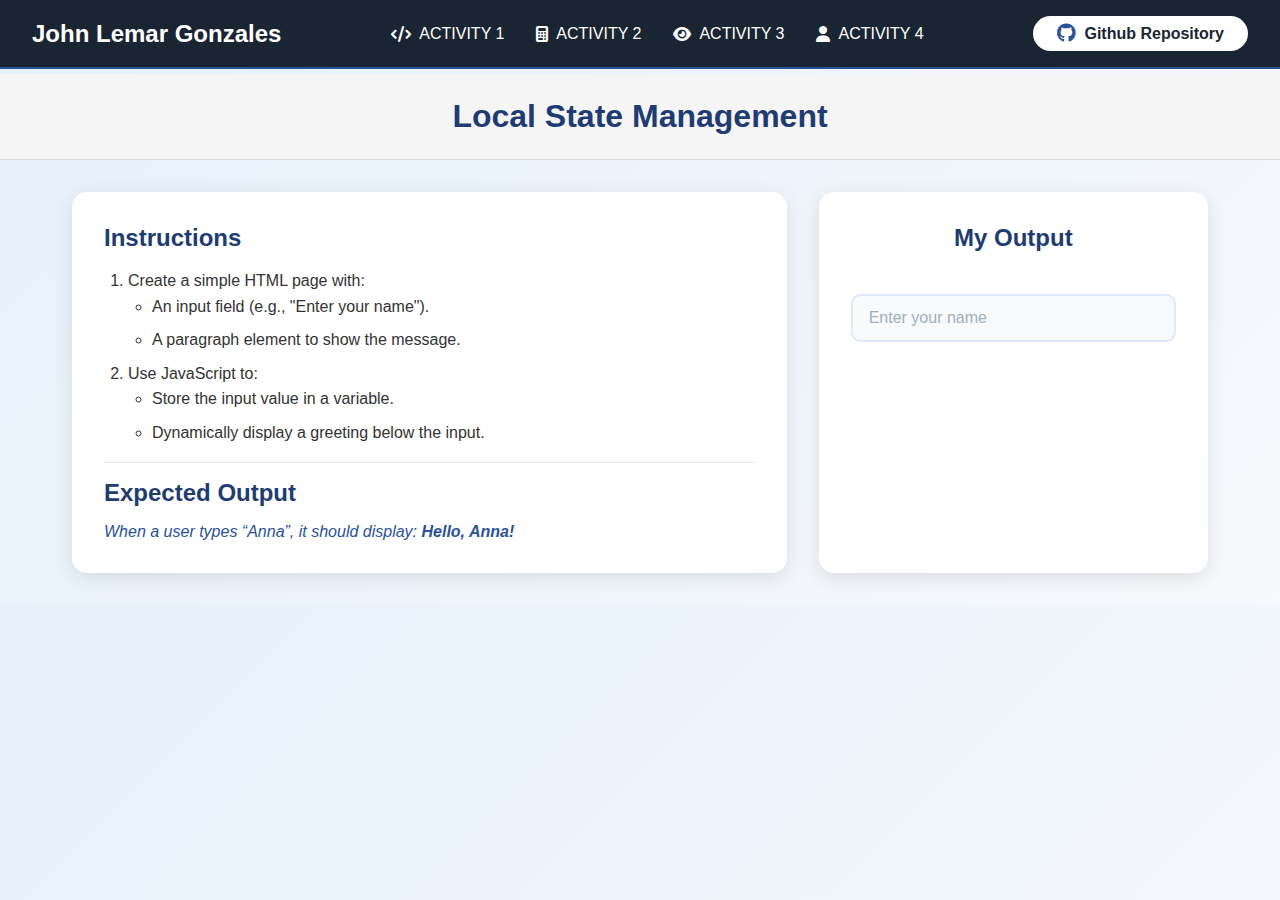
==== src/activity1/activity1.html @ bbffb563 "Add Activity 1" ====
<!DOCTYPE html>
<html lang="en">
<head>
    <meta charset="UTF-8">
    <meta name="viewport" content="width=device-width, initial-scale=1.0">
    <title>Activity 1: Local State Management</title>
    <link rel="stylesheet" href="https://cdnjs.cloudflare.com/ajax/libs/font-awesome/6.4.2/css/all.min.css">
    <link rel="stylesheet" href="/src/activity1/activity1.css">
</head>
<body>
    <header>
        <div class="logo">
            <span>John Lemar Gonzales</span>
        </div>
        <nav>
            <a href="#"><i class="fas fa-code"></i> Activity 1</a>
            <a href="#"><i class="fas fa-calculator"></i> Activity 2</a>
            <a href="#"><i class="fas fa-eye"></i> Activity 3</a>
            <a href="#"><i class="fas fa-user"></i> Activity 4</a>
        </nav>
        <a href="#" class="contact-btn"><i class="fab fa-github"></i> Github Repository</a>
    </header>

    <div class="activity-title">
        <h1>Local State Management</h1>
    </div>

    <div class="main-content">
        <div class="instructions">
            <h2>Instructions</h2>
            <ol>
                <li>Create a simple HTML page with:
                    <ul>
                        <li>An input field (e.g., "Enter your name").</li>
                        <li>A paragraph element to show the message.</li>
                    </ul>
                </li>
                <li>Use JavaScript to:
                    <ul>
                        <li>Store the input value in a variable.</li>
                        <li>Dynamically display a greeting below the input.</li>
                    </ul>
                </li>
            </ol>
            <div class="output">
                <h2>Expected Output</h2>
                <p>When a user types “Anna”, it should display: <strong>Hello, Anna!</strong></p>
            </div>
        </div>

        <div class="container">
            <h3>My Output</h3>
            <br>
            <div class="input-group">
                <input type="text" id="nameInput" placeholder="Enter your name" autocomplete="off">
            </div>
            <p id="greeting"></p>
        </div>
    </div>

    <script>
        const nameInput = document.getElementById('nameInput');
        const greeting = document.getElementById('greeting');

        nameInput.addEventListener('input', () => {
            const name = nameInput.value.trim();
            if (name) {
                greeting.textContent = `Hello, ${name}!`;
                greeting.classList.add('show');
            } else {
                greeting.textContent = '';
                greeting.classList.remove('show');
            }
        });
    </script>
</body>
</html>
---- src/activity1/activity1.css ----
* {
    margin: 0;
    padding: 0;
    box-sizing: border-box;
    font-family: 'Inter', -apple-system, BlinkMacSystemFont, sans-serif;
}

body {
    background: linear-gradient(135deg, #e6f0fa 0%, #f7f9fc 100%);
}

/* Header Styling */
header {
    background-color: #1a2533;
    padding: 1rem 2rem;
    display: flex;
    justify-content: space-between;
    align-items: center;
    border-bottom: 2px solid #2a5298;
    position: fixed;
    top: 0;
    width: 100%;
    z-index: 1000;
}

.logo {
    display: flex;
    align-items: center;
    gap: 0.5rem;
}

.logo span {
    color: #fff;
    font-size: 1.5rem;
    font-weight: bold;
}

nav {
    display: flex;
    gap: 2rem;
}

nav a {
    color: #fff;
    text-decoration: none;
    font-size: 1rem;
    font-weight: 500;
    text-transform: uppercase;
    transition: color 0.3s ease;
    display: flex;
    align-items: center;
    gap: 0.5rem;
}

nav a:hover {
    color: #2a5298;
}

.contact-btn {
    background-color: #fff;
    color: #1a2533;
    padding: 0.5rem 1.5rem;
    border-radius: 25px;
    text-decoration: none;
    font-weight: 600;
    display: flex;
    align-items: center;
    gap: 0.5rem;
    transition: background-color 0.3s ease, color 0.3s ease;
}

.contact-btn:hover {
    background-color: #2a5298;
    color: #fff;
}

.contact-btn i {
    color: #2a5298;
    font-size: 1.2rem;
}

.contact-btn:hover i {
    color: #fff;
}

/* Activity Title Styling */
.activity-title {
    text-align: center;
    padding: 1.5rem 0;
    background-color: #f5f5f5;
    border-bottom: 1px solid #ddd;
    margin-top: 74px; /* Offset for fixed header */
}

.activity-title h1 {
    font-size: 2rem;
    color: #1e3c72;
    font-weight: 600;
}

/* Main Content Styling */
.main-content {
    padding: 2rem;
    max-width: 1200px;
    margin: 0 auto;
    display: flex;
    gap: 2rem;
}

.instructions {
    background: #fff;
    border-radius: 15px;
    box-shadow: 0 5px 20px rgba(0, 0, 0, 0.1);
    padding: 2rem;
    flex: 2;
}

.instructions h2 {
    font-size: 1.5rem;
    color: #1e3c72;
    margin-bottom: 1rem;
    font-weight: 600;
}

.instructions ol, .instructions ul {
    margin-left: 1.5rem;
    font-size: 1rem;
    color: #333;
    line-height: 1.6;
}

.instructions li {
    margin-bottom: 0.5rem;
}

.instructions .output {
    margin-top: 1rem;
    padding-top: 1rem;
    border-top: 1px solid #e0e7ff;
}

.instructions .output p {
    font-size: 1rem;
    color: #2a5298;
    font-style: italic;
}

.container {
    background: #fff;
    border-radius: 15px;
    box-shadow: 0 5px 20px rgba(0, 0, 0, 0.1);
    padding: 2rem;
    text-align: center;
    transition: transform 0.3s ease;
    flex: 1;
    min-width: 300px;
}

.container:hover {
    transform: translateY(-5px);
}

.container h3 {
    font-size: 1.5rem;
    color: #1e3c72;
    margin-bottom: 1.5rem;
    font-weight: 600;
}

.input-group {
    margin-bottom: 1.5rem;
}

input[type="text"] {
    width: 100%;
    padding: 0.8rem 1rem;
    border: 2px solid #e0e7ff;
    border-radius: 10px;
    font-size: 1rem;
    color: #333;
    background: #f9fafb;
    transition: border-color 0.3s ease, box-shadow 0.3s ease;
}

input[type="text"]:focus {
    outline: none;
    border-color: #2a5298;
    box-shadow: 0 0 8px rgba(42, 82, 152, 0.2);
}

input[type="text"]::placeholder {
    color: #a0aec0;
}

#greeting {
    font-size: 1.25rem;
    color: #2a5298;
    min-height: 1.5em;
    opacity: 0;
    transform: translateY(10px);
    transition: opacity 0.5s ease, transform 0.5s ease;
}

#greeting.show {
    opacity: 1;
    transform: translateY(0);
}

/* Responsive Design */
@media (max-width: 768px) {
    header {
        flex-direction: column;
        gap: 1rem;
        padding: 1rem;
    }

    nav {
        gap: 1rem;
    }

    .activity-title h1 {
        font-size: 1.5rem;
    }

    .main-content {
        flex-direction: column;
        padding: 1.5rem;
        gap: 1.5rem;
    }

    .instructions {
        padding: 1.5rem;
    }

    .instructions h2 {
        font-size: 1.3rem;
    }

    .container {
        padding: 1.5rem;
    }

    .container h3 {
        font-size: 1.3rem;
    }

    input[type="text"] {
        font-size: 0.9rem;
    }

    #greeting {
        font-size: 1.1rem;
    }
}
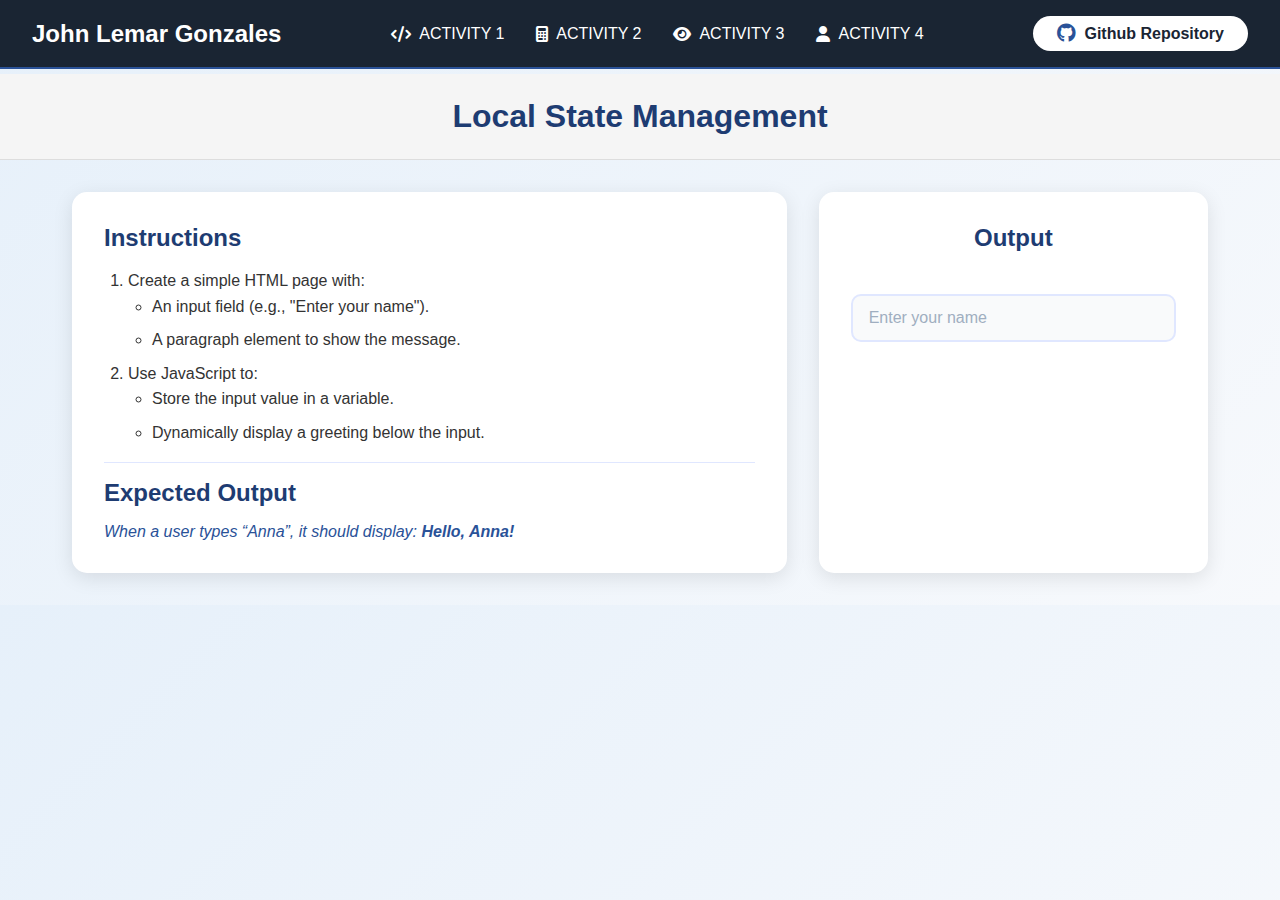
==== commit 86b25f0d: "Minor Changes" ====
--- a/src/activity1/activity1.html
+++ b/src/activity1/activity1.html
@@ -10,13 +10,13 @@
 <body>
     <header>
         <div class="logo">
-            <span>John Lemar Gonzales</span>
+            <a href="/index.html" style="text-decoration: none;"><span>John Lemar Gonzales</span></a>
         </div>
         <nav>
-            <a href="#"><i class="fas fa-code"></i> Activity 1</a>
-            <a href="#"><i class="fas fa-calculator"></i> Activity 2</a>
-            <a href="#"><i class="fas fa-eye"></i> Activity 3</a>
-            <a href="#"><i class="fas fa-user"></i> Activity 4</a>
+            <a href="/src/activity1/activity1.html"><i class="fas fa-code"></i> Activity 1</a>
+            <a href="/src/activity2/activity2.html"><i class="fas fa-calculator"></i> Activity 2</a>
+            <a href="/src/activity3/activity3.html"><i class="fas fa-eye"></i> Activity 3</a>
+            <a href="/src/activity4/activity4.html"><i class="fas fa-user"></i> Activity 4</a>
         </nav>
         <a href="#" class="contact-btn"><i class="fab fa-github"></i> Github Repository</a>
     </header>
@@ -49,7 +49,7 @@
         </div>
 
         <div class="container">
-            <h3>My Output</h3>
+            <h3>Output</h3>
             <br>
             <div class="input-group">
                 <input type="text" id="nameInput" placeholder="Enter your name" autocomplete="off">
--- a/src/activity1/activity1.css
+++ b/src/activity1/activity1.css
@@ -9,7 +9,6 @@
     background: linear-gradient(135deg, #e6f0fa 0%, #f7f9fc 100%);
 }
 
-/* Header Styling */
 header {
     background-color: #1a2533;
     padding: 1rem 2rem;
@@ -83,13 +82,12 @@
     color: #fff;
 }
 
-/* Activity Title Styling */
 .activity-title {
     text-align: center;
     padding: 1.5rem 0;
     background-color: #f5f5f5;
     border-bottom: 1px solid #ddd;
-    margin-top: 74px; /* Offset for fixed header */
+    margin-top: 74px;
 }
 
 .activity-title h1 {
@@ -98,7 +96,6 @@
     font-weight: 600;
 }
 
-/* Main Content Styling */
 .main-content {
     padding: 2rem;
     max-width: 1200px;
@@ -206,7 +203,6 @@
     transform: translateY(0);
 }
 
-/* Responsive Design */
 @media (max-width: 768px) {
     header {
         flex-direction: column;
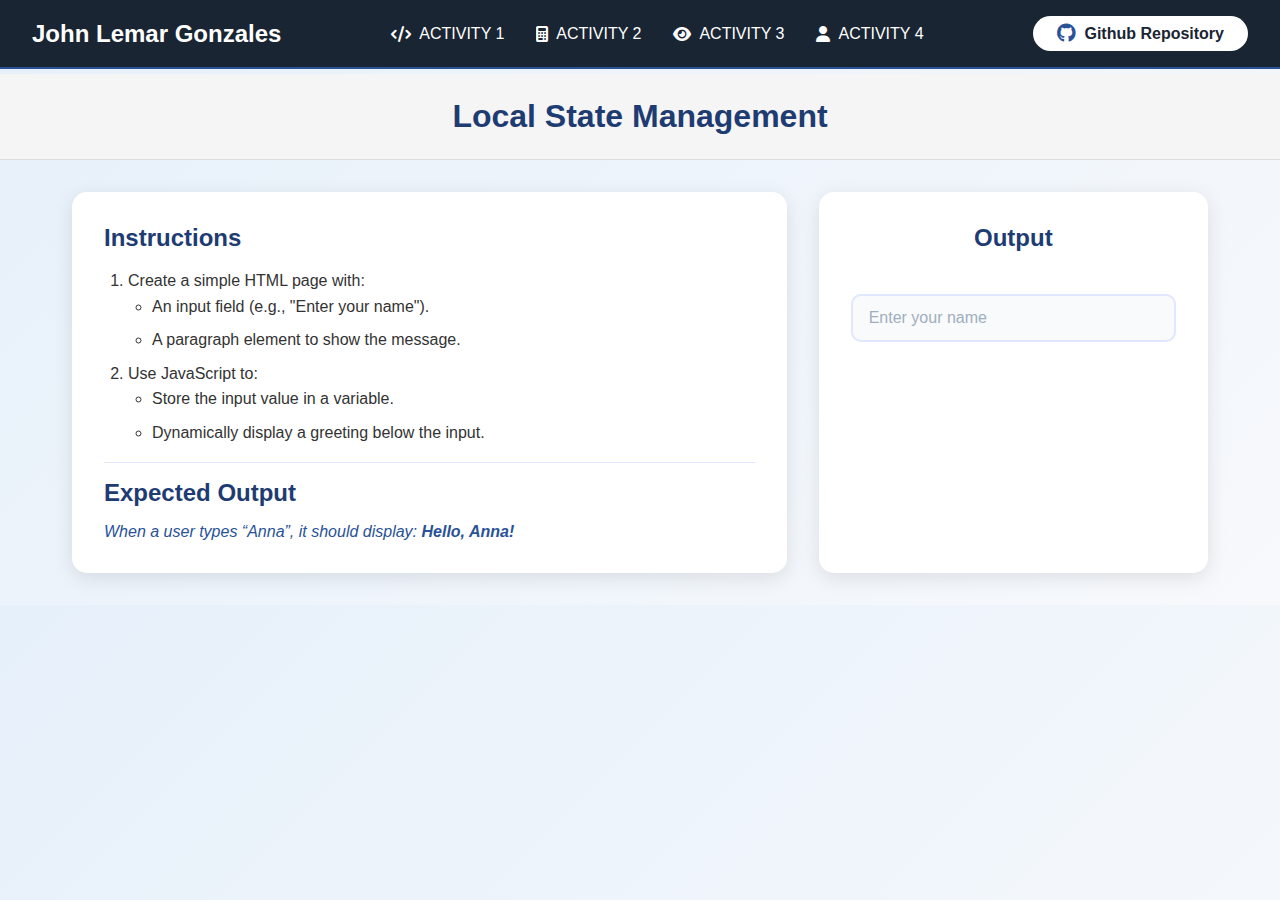
==== commit c4f3f42c: "Add Github Repo Link to Header" ====
--- a/src/activity1/activity1.html
+++ b/src/activity1/activity1.html
@@ -18,7 +18,7 @@
             <a href="/src/activity3/activity3.html"><i class="fas fa-eye"></i> Activity 3</a>
             <a href="/src/activity4/activity4.html"><i class="fas fa-user"></i> Activity 4</a>
         </nav>
-        <a href="#" class="contact-btn"><i class="fab fa-github"></i> Github Repository</a>
+        <a href="https://github.com/CyberSphinxxx/StateManagementWebSys" class="contact-btn"><i class="fab fa-github"></i> Github Repository</a>
     </header>
 
     <div class="activity-title">
